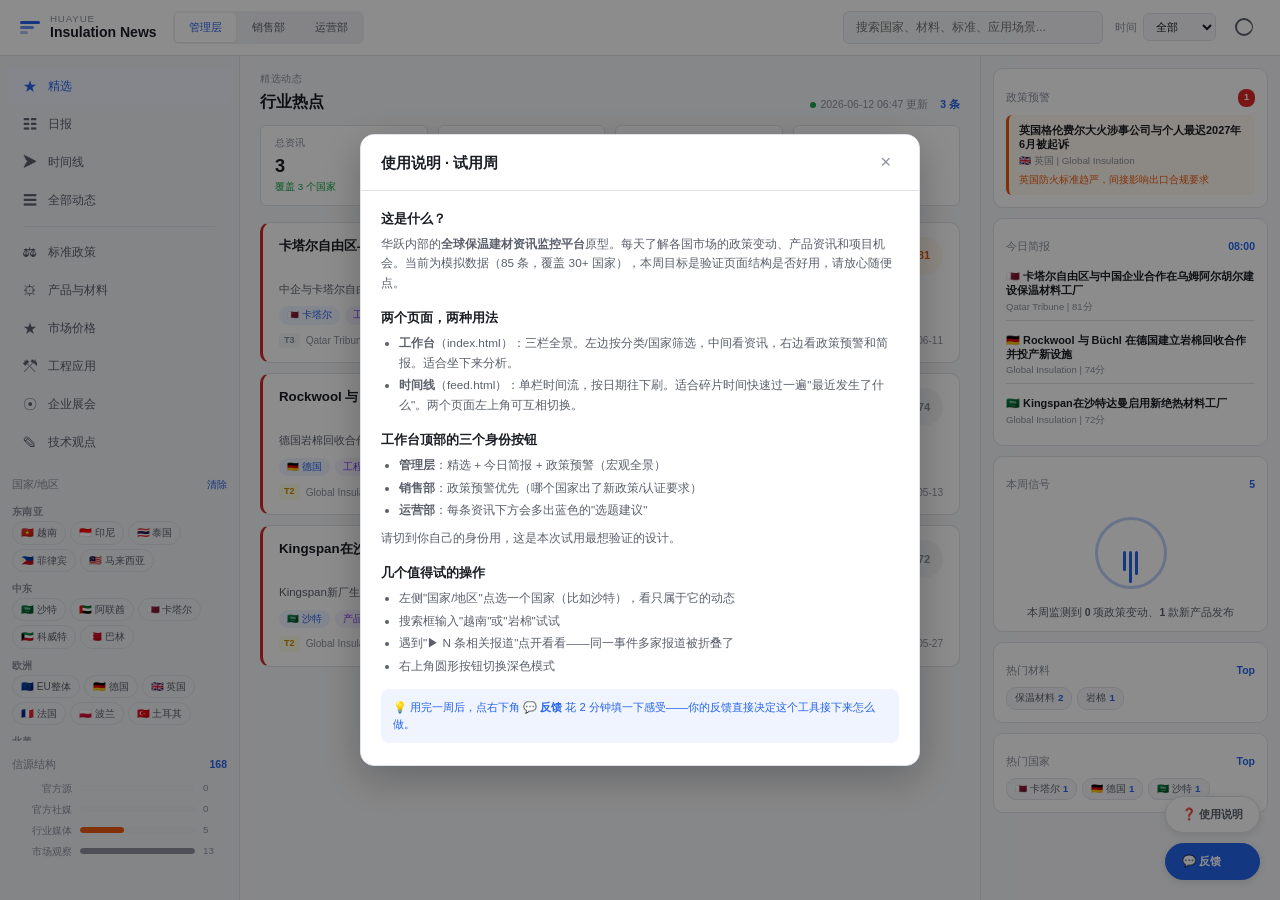
==== index.html @ 2c8f9273 "接入真实数据管线：Python抓取 + AiHubMix AI处理 - scraper/: 零依赖Python管线（RSS抓取→预筛→AI翻译分类评分→去重→输出） - 首批信源：Global Ins" ====
<!doctype html>
<html lang="zh-CN">
<head>
  <meta charset="UTF-8" />
  <meta name="viewport" content="width=device-width, initial-scale=1.0" />
  <title>Insulation News | huayue</title>
  <link rel="stylesheet" href="styles.css" />
  <link rel="stylesheet" href="trial.css" />
</head>
<body>
  <div class="app-shell">
    <header class="topbar">
      <div class="brand">
        <div class="brand-mark" aria-hidden="true"><span></span><span></span><span></span></div>
        <div>
          <p class="brand-kicker">huayue</p>
          <h1>Insulation News</h1>
        </div>
      </div>

      <div class="role-tabs" role="tablist" aria-label="角色视图">
        <button class="role-tab active" data-role="management" role="tab" aria-selected="true">管理层</button>
        <button class="role-tab" data-role="sales" role="tab" aria-selected="false">销售部</button>
        <button class="role-tab" data-role="operations" role="tab" aria-selected="false">运营部</button>
      </div>

      <div class="top-actions">
        <div class="search-wrap">
          <input id="searchInput" type="search" placeholder="搜索国家、材料、标准、应用场景..." autocomplete="off" />
        </div>
        <div class="select-control">
          <label for="timeFilter">时间</label>
          <select id="timeFilter">
            <option value="all" selected>全部</option>
            <option value="today">今天</option>
            <option value="3">近 3 天</option>
            <option value="7">近 7 天</option>
            <option value="month">本月</option>
          </select>
        </div>
        <button class="icon-button" id="themeToggle" type="button" aria-label="切换主题" title="切换主题">
          <span class="theme-icon" aria-hidden="true"></span>
        </button>
      </div>
    </header>

    <main class="workspace">
      <aside class="sidebar" aria-label="导航">
        <nav class="nav-list" id="mainNav">
          <button class="nav-item active" data-view="featured"><span class="nav-icon">&#9733;</span>精选</button>
          <button class="nav-item" data-view="daily"><span class="nav-icon">&#9783;</span>日报</button>
          <a class="nav-item" href="feed.html"><span class="nav-icon">&#10148;</span>时间线</a>
          <button class="nav-item" data-view="all"><span class="nav-icon">&#9776;</span>全部动态</button>
          <div class="nav-divider"></div>
          <button class="nav-item" data-view="cat" data-cat="标准政策"><span class="nav-icon">&#9878;</span>标准政策</button>
          <button class="nav-item" data-view="cat" data-cat="产品与材料"><span class="nav-icon">&#9881;</span>产品与材料</button>
          <button class="nav-item" data-view="cat" data-cat="市场价格"><span class="nav-icon">&#9733;</span>市场价格</button>
          <button class="nav-item" data-view="cat" data-cat="工程应用"><span class="nav-icon">&#9874;</span>工程应用</button>
          <button class="nav-item" data-view="cat" data-cat="企业展会"><span class="nav-icon">&#9737;</span>企业展会</button>
          <button class="nav-item" data-view="cat" data-cat="技术观点"><span class="nav-icon">&#9998;</span>技术观点</button>
        </nav>

        <section class="country-filter-panel">
          <div class="panel-heading">
            <span>国家/地区</span>
            <button class="link-button" id="clearCountries">清除</button>
          </div>
          <div class="country-groups" id="countryGroups"></div>
        </section>

        <section class="source-panel">
          <div class="panel-heading">
            <span>信源结构</span>
            <strong id="sourceCount">168</strong>
          </div>
          <div class="source-bars" id="sourceBars"></div>
        </section>
      </aside>

      <section class="feed-column">
        <div class="feed-toolbar">
          <div class="feed-title-area">
            <p class="eyebrow" id="feedEyebrow">精选动态</p>
            <h2 id="feedTitle">行业热点</h2>
          </div>
          <div class="feed-meta">
            <span class="update-time" id="updateTime"></span>
            <span class="feed-count" id="feedCount"></span>
          </div>
        </div>

        <div class="stats-row" id="statsRow"></div>

        <div id="feedContainer">
          <div class="feed-list" id="feedList"></div>
          <div id="dailyReportView" class="daily-report" hidden></div>
        </div>

        <div class="empty-state" id="emptyState" hidden>
          <strong>没有匹配结果</strong>
          <span>换个关键词或扩大时间范围试试。</span>
        </div>
      </section>

      <aside class="insight-rail" aria-label="侧边栏">
        <section class="brief-card" id="policyAlertCard">
          <div class="panel-heading">
            <span>政策预警</span>
            <span class="badge badge-red" id="alertCount">0</span>
          </div>
          <div class="alert-list" id="policyAlerts"></div>
        </section>

        <section class="brief-card" id="dailyBriefCard">
          <div class="panel-heading">
            <span>今日简报</span>
            <strong>08:00</strong>
          </div>
          <div class="brief-list" id="dailyBrief"></div>
        </section>

        <section class="brief-card visual-card">
          <div class="panel-heading">
            <span>本周信号</span>
            <strong id="signalScore">0</strong>
          </div>
          <div class="signal-visual" aria-hidden="true">
            <div class="signal-ring"></div>
            <div class="signal-lines"><span></span><span></span><span></span></div>
          </div>
          <div class="signal-copy" id="signalCopy"></div>
        </section>

        <section class="brief-card">
          <div class="panel-heading">
            <span>热门材料</span>
            <strong>Top</strong>
          </div>
          <div class="tag-cloud" id="materialTags"></div>
        </section>

        <section class="brief-card">
          <div class="panel-heading">
            <span>热门国家</span>
            <strong>Top</strong>
          </div>
          <div class="tag-cloud" id="countryTags"></div>
        </section>

        <section class="brief-card" id="topicCard">
          <div class="panel-heading">
            <span>选题建议</span>
            <strong>Tip</strong>
          </div>
          <div class="topic-list" id="topicList"></div>
        </section>
      </aside>
    </main>
  </div>

  <script src="data/bundle.js"></script>
  <script src="app.js"></script>
  <script src="trial.js"></script>
</body>
</html>
---- styles.css ----
/* ===== Reset & Variables ===== */
*,*::before,*::after{box-sizing:border-box;margin:0;padding:0}
:root{
  --bg:        #f5f6f8;
  --bg-card:   #ffffff;
  --bg-sidebar:#f0f1f4;
  --bg-hover:  #ebedf0;
  --bg-active: #e3e6eb;
  --text:      #1a1d23;
  --text-2:    #5a5f6b;
  --text-3:    #8b909c;
  --border:    #e0e2e7;
  --accent:    #2563eb;
  --accent-bg: #eff4ff;
  --green:     #16a34a;
  --green-bg:  #ecfdf5;
  --orange:    #ea580c;
  --orange-bg: #fff7ed;
  --red:       #dc2626;
  --red-bg:    #fef2f2;
  --yellow:    #ca8a04;
  --yellow-bg: #fefce8;
  --purple:    #7c3aed;
  --purple-bg: #f5f3ff;
  --radius:    6px;
  --radius-lg: 10px;
  --shadow-sm: 0 1px 2px rgba(0,0,0,.05);
  --shadow:    0 1px 3px rgba(0,0,0,.08);
  --shadow-lg: 0 4px 12px rgba(0,0,0,.1);
  --topbar-h:  56px;
  --sidebar-w: 240px;
  --rail-w:    300px;
  --font:      -apple-system,BlinkMacSystemFont,"Segoe UI",Roboto,"Noto Sans SC",sans-serif;
}
[data-theme="dark"]{
  --bg:        #111318;
  --bg-card:   #1a1d24;
  --bg-sidebar:#14161c;
  --bg-hover:  #22252e;
  --bg-active: #2a2e38;
  --text:      #e8eaef;
  --text-2:    #9da3b0;
  --text-3:    #6b7080;
  --border:    #2a2e38;
  --accent:    #5b8def;
  --accent-bg: #1a2340;
  --green-bg:  #0d2818;
  --orange-bg: #2d1a0a;
  --red-bg:    #2d0a0a;
  --yellow-bg: #2d2a0a;
  --purple-bg: #1d0a2d;
  --shadow-sm: 0 1px 2px rgba(0,0,0,.2);
  --shadow:    0 1px 3px rgba(0,0,0,.25);
  --shadow-lg: 0 4px 12px rgba(0,0,0,.35);
}
html{font-size:14px;line-height:1.5}
body{font-family:var(--font);background:var(--bg);color:var(--text);-webkit-font-smoothing:antialiased}
[hidden]{display:none!important}
a{color:var(--accent);text-decoration:none}
a:hover{text-decoration:underline}
button{font:inherit;cursor:pointer;border:none;background:none;color:inherit}
input,select{font:inherit}
.sr-only{position:absolute;width:1px;height:1px;overflow:hidden;clip:rect(0,0,0,0)}

/* ===== App Shell ===== */
.app-shell{display:flex;flex-direction:column;height:100vh;overflow:hidden}

/* ===== Topbar ===== */
.topbar{
  display:flex;align-items:center;gap:16px;
  height:var(--topbar-h);padding:0 20px;
  background:var(--bg-card);border-bottom:1px solid var(--border);
  position:sticky;top:0;z-index:100;
}
.brand{display:flex;align-items:center;gap:10px;flex-shrink:0}
.brand-mark{display:flex;flex-direction:column;gap:2px;width:20px}
.brand-mark span{height:3px;border-radius:2px;background:var(--accent)}
.brand-mark span:nth-child(2){width:70%;opacity:.7}
.brand-mark span:nth-child(3){width:40%;opacity:.4}
.brand-kicker{font-size:.7rem;text-transform:uppercase;letter-spacing:.08em;color:var(--text-3);line-height:1}
.brand h1{font-size:1rem;font-weight:700;line-height:1.2}

.role-tabs{display:flex;gap:2px;background:var(--bg-sidebar);border-radius:var(--radius);padding:2px;flex-shrink:0}
.role-tab{
  padding:6px 14px;font-size:.8rem;font-weight:500;border-radius:4px;
  color:var(--text-2);transition:all .15s;white-space:nowrap;
}
.role-tab:hover{color:var(--text);background:var(--bg-hover)}
.role-tab.active{color:var(--accent);background:var(--bg-card);box-shadow:var(--shadow-sm)}

.top-actions{display:flex;align-items:center;gap:12px;margin-left:auto;flex-shrink:0}
.search-wrap{position:relative}
.search-wrap input{
  width:260px;padding:7px 12px;border:1px solid var(--border);border-radius:var(--radius);
  background:var(--bg);color:var(--text);font-size:.85rem;transition:border-color .15s;
}
.search-wrap input:focus{outline:none;border-color:var(--accent)}
.select-control{display:flex;align-items:center;gap:6px}
.select-control label{font-size:.75rem;color:var(--text-3);white-space:nowrap}
.select-control select{
  padding:6px 8px;border:1px solid var(--border);border-radius:var(--radius);
  background:var(--bg);color:var(--text);font-size:.8rem;
}
.icon-button{
  width:32px;height:32px;display:flex;align-items:center;justify-content:center;
  border-radius:var(--radius);transition:background .15s;
}
.icon-button:hover{background:var(--bg-hover)}
.theme-icon{width:18px;height:18px;border-radius:50%;border:2px solid var(--text-2);position:relative}
.theme-icon::after{content:"";position:absolute;top:2px;right:-1px;width:10px;height:10px;border-radius:50%;background:var(--bg-card)}
[data-theme="dark"] .theme-icon::after{background:var(--text-2)}

/* ===== Workspace ===== */
.workspace{display:flex;flex:1;overflow:hidden}

/* ===== Sidebar ===== */
.sidebar{
  width:var(--sidebar-w);flex-shrink:0;
  background:var(--bg-sidebar);border-right:1px solid var(--border);
  overflow-y:auto;padding:12px 0;
  display:flex;flex-direction:column;gap:8px;
}
.nav-list{display:flex;flex-direction:column;gap:1px;padding:0 8px}
.nav-item{
  display:flex;align-items:center;gap:8px;padding:8px 12px;
  border-radius:var(--radius);font-size:.85rem;font-weight:500;
  color:var(--text-2);transition:all .12s;text-align:left;width:100%;
}
.nav-item:hover{background:var(--bg-hover);color:var(--text);text-decoration:none}
a.nav-item{text-decoration:none}
.nav-item.active{background:var(--accent-bg);color:var(--accent)}
.nav-icon{font-size:1rem;width:20px;text-align:center;flex-shrink:0}
.nav-divider{height:1px;background:var(--border);margin:6px 16px}

/* Country Filter */
.country-filter-panel{padding:0 12px}
.country-groups{display:flex;flex-direction:column;gap:6px;max-height:240px;overflow-y:auto}
.country-group-label{font-size:.7rem;font-weight:600;color:var(--text-3);text-transform:uppercase;letter-spacing:.05em;padding:4px 0 2px}
.country-chips{display:flex;flex-wrap:wrap;gap:4px}
.country-chip{
  font-size:.72rem;padding:3px 8px;border-radius:12px;
  border:1px solid var(--border);color:var(--text-2);
  transition:all .12s;cursor:pointer;white-space:nowrap;
}
.country-chip:hover{border-color:var(--accent);color:var(--accent)}
.country-chip.selected{background:var(--accent-bg);border-color:var(--accent);color:var(--accent);font-weight:600}

/* Source Panel */
.source-panel{padding:0 12px}
.panel-heading{display:flex;justify-content:space-between;align-items:center;padding:8px 0;font-size:.75rem;color:var(--text-3)}
.panel-heading strong{color:var(--accent);font-weight:700}
.link-button{font-size:.7rem;color:var(--accent);cursor:pointer;background:none;border:none;padding:0}
.link-button:hover{text-decoration:underline}
.source-bars{display:flex;flex-direction:column;gap:6px}
.source-bar{display:flex;align-items:center;gap:8px;font-size:.72rem}
.source-bar-label{width:60px;color:var(--text-3);text-align:right;flex-shrink:0}
.source-bar-track{flex:1;height:6px;background:var(--bg-hover);border-radius:3px;overflow:hidden}
.source-bar-fill{height:100%;border-radius:3px;transition:width .5s ease}
.source-bar-count{width:24px;color:var(--text-3);font-size:.7rem}

/* ===== Feed Column ===== */
.feed-column{flex:1;overflow-y:auto;padding:16px 20px;min-width:0}
.feed-toolbar{display:flex;justify-content:space-between;align-items:flex-end;margin-bottom:12px}
.feed-title-area .eyebrow{font-size:.7rem;text-transform:uppercase;letter-spacing:.06em;color:var(--text-3);margin-bottom:2px}
.feed-title-area h2{font-size:1.15rem;font-weight:700}
.feed-meta{display:flex;align-items:center;gap:12px;font-size:.75rem;color:var(--text-3)}
.feed-count{font-weight:600;color:var(--accent)}
.update-time{display:flex;align-items:center;gap:4px}
.update-time::before{content:"";width:6px;height:6px;border-radius:50%;background:var(--green);display:inline-block}

/* Stats Row */
.stats-row{display:flex;gap:10px;margin-bottom:16px;flex-wrap:wrap}
.stat-card{
  flex:1;min-width:120px;padding:10px 14px;
  background:var(--bg-card);border:1px solid var(--border);border-radius:var(--radius);
}
.stat-card .stat-label{font-size:.7rem;color:var(--text-3);margin-bottom:2px}
.stat-card .stat-value{font-size:1.3rem;font-weight:700;color:var(--text)}
.stat-card .stat-sub{font-size:.7rem;color:var(--green);font-weight:500}
.stat-card.alert .stat-value{color:var(--red)}

/* Feed List */
.feed-list{display:flex;flex-direction:column;gap:10px}

/* News Card */
.news-card{
  background:var(--bg-card);border:1px solid var(--border);border-radius:var(--radius-lg);
  padding:14px 16px;transition:box-shadow .15s,border-color .15s;
}
.news-card:hover{box-shadow:var(--shadow);border-color:var(--accent)}
.news-card.high-impact{border-left:3px solid var(--red)}
.news-card.medium-impact{border-left:3px solid var(--orange)}

.card-header{display:flex;justify-content:space-between;align-items:flex-start;gap:12px;margin-bottom:6px}
.card-title{font-size:.95rem;font-weight:600;line-height:1.4;flex:1}
.card-title a{color:var(--text);transition:color .12s}
.card-title a:hover{color:var(--accent);text-decoration:none}
.card-score{
  flex-shrink:0;min-width:38px;height:38px;display:flex;align-items:center;justify-content:center;
  border-radius:50%;font-size:.8rem;font-weight:700;
}
.score-high{background:var(--red-bg);color:var(--red)}
.score-med{background:var(--orange-bg);color:var(--orange)}
.score-low{background:var(--bg);color:var(--text-3)}

.card-summary{font-size:.82rem;color:var(--text-2);line-height:1.55;margin-bottom:8px}

.card-tags{display:flex;flex-wrap:wrap;gap:5px;margin-bottom:8px}
.tag{font-size:.68rem;padding:2px 8px;border-radius:10px;font-weight:500;white-space:nowrap}
.tag-country{background:var(--accent-bg);color:var(--accent)}
.tag-category{background:var(--purple-bg);color:var(--purple)}
.tag-material{background:var(--green-bg);color:var(--green)}
.tag-impact-high{background:var(--red-bg);color:var(--red)}
.tag-impact-medium{background:var(--orange-bg);color:var(--orange)}
.tag-impact-low{background:var(--yellow-bg);color:var(--yellow)}
.tag-source{background:var(--bg);color:var(--text-3);border:1px solid var(--border)}

.card-footer{display:flex;justify-content:space-between;align-items:center;font-size:.72rem;color:var(--text-3)}
.card-source{display:flex;align-items:center;gap:6px}
.source-tier{font-weight:700;padding:1px 5px;border-radius:3px;font-size:.65rem}
.tier-t1{background:var(--green-bg);color:var(--green)}
.tier-t15{background:var(--accent-bg);color:var(--accent)}
.tier-t2{background:var(--yellow-bg);color:var(--yellow)}
.tier-t3{background:var(--bg);color:var(--text-3)}

.card-topic{
  margin-top:8px;padding:8px 10px;
  background:var(--accent-bg);border-radius:var(--radius);
  font-size:.75rem;color:var(--accent);line-height:1.4;
  display:none;
}
.news-card.show-topic .card-topic{display:block}

/* Event Cluster */
.cluster-toggle{
  margin-top:6px;font-size:.72rem;color:var(--accent);cursor:pointer;
  display:flex;align-items:center;gap:4px;
}
.cluster-toggle:hover{text-decoration:underline}
.cluster-items{display:none;margin-top:8px;padding:8px;background:var(--bg);border-radius:var(--radius);font-size:.78rem}
.cluster-items.open{display:block}
.cluster-item{padding:4px 0;color:var(--text-2);display:flex;justify-content:space-between}

/* ===== Daily Report ===== */
.daily-report{display:flex;flex-direction:column;gap:20px}
.daily-date-nav{display:flex;align-items:center;gap:12px;margin-bottom:8px}
.daily-date-nav button{padding:6px 12px;border:1px solid var(--border);border-radius:var(--radius);background:var(--bg-card);font-size:.8rem}
.daily-date-nav button:hover{background:var(--bg-hover)}
.daily-date-nav .current-date{font-weight:700;font-size:1rem}

.daily-section{background:var(--bg-card);border:1px solid var(--border);border-radius:var(--radius-lg);overflow:hidden}
.daily-section-header{
  display:flex;align-items:center;gap:10px;padding:12px 16px;
  background:var(--bg-sidebar);border-bottom:1px solid var(--border);
}
.daily-section-icon{width:28px;height:28px;border-radius:6px;display:flex;align-items:center;justify-content:center;font-size:.9rem;font-weight:700}
.daily-section-icon.policy{background:var(--red-bg);color:var(--red)}
.daily-section-icon.product{background:var(--green-bg);color:var(--green)}
.daily-section-icon.market{background:var(--orange-bg);color:var(--orange)}
.daily-section-icon.project{background:var(--accent-bg);color:var(--accent)}
.daily-section-icon.company{background:var(--purple-bg);color:var(--purple)}
.daily-section-icon.tech{background:var(--yellow-bg);color:var(--yellow)}
.daily-section-title{font-size:.9rem;font-weight:700}
.daily-section-count{font-size:.7rem;color:var(--text-3);margin-left:auto}

.daily-items{padding:8px 0}
.daily-item{display:flex;align-items:flex-start;gap:10px;padding:8px 16px;transition:background .1s}
.daily-item:hover{background:var(--bg-hover)}
.daily-item-flag{font-size:1.1rem;flex-shrink:0;margin-top:1px}
.daily-item-content{flex:1;min-width:0}
.daily-item-title{font-size:.85rem;font-weight:600;line-height:1.4}
.daily-item-summary{font-size:.75rem;color:var(--text-2);margin-top:2px}
.daily-item-meta{display:flex;align-items:center;gap:8px;margin-top:4px;font-size:.68rem;color:var(--text-3)}
.daily-item-impact{font-weight:600}
.impact-high{color:var(--red)}
.impact-medium{color:var(--orange)}
.impact-low{color:var(--yellow)}

/* ===== Insight Rail ===== */
.insight-rail{
  width:var(--rail-w);flex-shrink:0;
  border-left:1px solid var(--border);
  overflow-y:auto;padding:12px;
  display:flex;flex-direction:column;gap:10px;
}
.brief-card{
  background:var(--bg-card);border:1px solid var(--border);border-radius:var(--radius-lg);
  padding:12px;
}

/* Policy Alerts */
.alert-list{display:flex;flex-direction:column;gap:6px;max-height:240px;overflow-y:auto}
.alert-item{
  padding:8px 10px;border-radius:var(--radius);font-size:.78rem;
  border-left:3px solid var(--red);background:var(--red-bg);
}
.alert-item.medium{border-left-color:var(--orange);background:var(--orange-bg)}
.alert-item-title{font-weight:600;line-height:1.3;margin-bottom:3px}
.alert-item-country{font-size:.7rem;color:var(--text-3)}
.alert-item-action{font-size:.7rem;color:var(--red);margin-top:4px;font-weight:500}
.alert-item.medium .alert-item-action{color:var(--orange)}

/* Brief List */
.brief-list{display:flex;flex-direction:column;gap:6px}
.brief-item{padding:6px 0;border-bottom:1px solid var(--border);font-size:.78rem}
.brief-item:last-child{border-bottom:none}
.brief-item-title{font-weight:600;line-height:1.3;margin-bottom:2px}
.brief-item-meta{font-size:.68rem;color:var(--text-3)}

/* Visual Card */
.visual-card{text-align:center}
.signal-visual{margin:12px 0;position:relative;display:flex;justify-content:center;align-items:center;height:80px}
.signal-ring{
  width:72px;height:72px;border-radius:50%;
  border:3px solid var(--accent);opacity:.3;
  animation:pulse 2s ease-in-out infinite;
}
@keyframes pulse{0%,100%{transform:scale(1);opacity:.3}50%{transform:scale(1.08);opacity:.6}}
.signal-lines{position:absolute;display:flex;gap:3px;bottom:10px}
.signal-lines span{width:3px;border-radius:2px;background:var(--accent)}
.signal-lines span:nth-child(1){height:20px;animation:bar 1.2s ease infinite}
.signal-lines span:nth-child(2){height:32px;animation:bar 1.2s ease .2s infinite}
.signal-lines span:nth-child(3){height:24px;animation:bar 1.2s ease .4s infinite}
@keyframes bar{0%,100%{opacity:.4}50%{opacity:1}}
.signal-copy{font-size:.75rem;color:var(--text-2);line-height:1.4}

/* Tag Cloud */
.tag-cloud{display:flex;flex-wrap:wrap;gap:5px}
.cloud-tag{
  font-size:.7rem;padding:3px 8px;border-radius:10px;
  background:var(--bg);border:1px solid var(--border);color:var(--text-2);
  cursor:pointer;transition:all .12s;
}
.cloud-tag:hover{border-color:var(--accent);color:var(--accent)}
.cloud-tag .tag-count{font-weight:700;color:var(--accent);margin-left:3px}

/* Topic List */
.topic-list{display:flex;flex-direction:column;gap:6px}
.topic-item{padding:6px 8px;background:var(--accent-bg);border-radius:var(--radius);font-size:.75rem;color:var(--accent);line-height:1.3}

/* Badge */
.badge{font-size:.65rem;padding:2px 6px;border-radius:8px;font-weight:700;color:white}
.badge-red{background:var(--red)}
.badge-orange{background:var(--orange)}
.badge-green{background:var(--green)}

/* Empty State */
.empty-state{
  text-align:center;padding:48px 20px;color:var(--text-3);
  display:flex;flex-direction:column;align-items:center;gap:8px;
}
.empty-state strong{font-size:1rem;color:var(--text-2)}

/* ===== Responsive ===== */
@media(max-width:1200px){
  .insight-rail{width:260px}
  .search-wrap input{width:200px}
}
@media(max-width:1024px){
  .insight-rail{display:none}
  .sidebar{width:200px}
}
@media(max-width:768px){
  .sidebar{display:none}
  .topbar{flex-wrap:wrap;height:auto;padding:8px 12px;gap:8px}
  .role-tabs{order:3;width:100%}
  .search-wrap input{width:160px}
}

/* ===== Scrollbar ===== */
::-webkit-scrollbar{width:5px;height:5px}
::-webkit-scrollbar-track{background:transparent}
::-webkit-scrollbar-thumb{background:var(--border);border-radius:3px}
::-webkit-scrollbar-thumb:hover{background:var(--text-3)}
---- trial.css ----
/* ===== 试用周组件：使用说明 + 反馈（共用工作台/时间线的主题变量） ===== */

/* 浮动按钮 */
.trial-fab-wrap{position:fixed;right:20px;bottom:20px;display:flex;flex-direction:column;gap:10px;z-index:900}
.trial-fab{
  display:flex;align-items:center;gap:6px;
  padding:9px 16px;border-radius:22px;
  font-size:.82rem;font-weight:600;
  background:var(--bg-card);color:var(--text-2);
  border:1px solid var(--border);box-shadow:0 2px 10px rgba(0,0,0,.12);
  transition:all .15s;
}
.trial-fab:hover{color:var(--accent);border-color:var(--accent);transform:translateY(-1px)}
.trial-fab.primary{background:var(--accent);color:#fff;border-color:var(--accent)}
.trial-fab.primary:hover{opacity:.9;color:#fff}

/* 遮罩与弹窗 */
.trial-overlay{
  position:fixed;inset:0;z-index:950;
  background:rgba(0,0,0,.45);
  display:flex;align-items:center;justify-content:center;padding:20px;
}
.trial-modal{
  background:var(--bg-card);border:1px solid var(--border);border-radius:14px;
  width:100%;max-width:560px;max-height:86vh;overflow-y:auto;
  box-shadow:0 12px 40px rgba(0,0,0,.25);
}
.trial-modal-head{
  position:sticky;top:0;display:flex;align-items:center;justify-content:space-between;
  padding:16px 20px;background:var(--bg-card);border-bottom:1px solid var(--border);
}
.trial-modal-head h2{font-size:1.05rem;font-weight:700}
.trial-close{font-size:1.3rem;color:var(--text-3);line-height:1;padding:2px 8px;border-radius:6px}
.trial-close:hover{background:var(--bg-hover);color:var(--text)}
.trial-modal-body{padding:18px 20px 22px}

/* 使用说明排版 */
.trial-modal-body h3{font-size:.92rem;font-weight:700;margin:16px 0 6px;color:var(--text)}
.trial-modal-body h3:first-child{margin-top:0}
.trial-modal-body p{font-size:.84rem;color:var(--text-2);line-height:1.65;margin-bottom:6px}
.trial-modal-body ul{margin:4px 0 8px 18px}
.trial-modal-body li{font-size:.84rem;color:var(--text-2);line-height:1.65;margin-bottom:3px}
.trial-tip{
  margin-top:14px;padding:10px 12px;border-radius:8px;
  background:var(--accent-bg);color:var(--accent);
  font-size:.8rem;line-height:1.5;
}
.trial-kbd{display:inline-block;padding:0 6px;border:1px solid var(--border);border-radius:4px;background:var(--bg);font-size:.78rem}

/* 反馈表单 */
.trial-field{margin-bottom:14px}
.trial-field label{display:block;font-size:.82rem;font-weight:600;margin-bottom:5px;color:var(--text)}
.trial-field label .opt{font-weight:400;color:var(--text-3);font-size:.75rem}
.trial-field select,.trial-field input[type="text"],.trial-field textarea{
  width:100%;padding:8px 10px;
  border:1px solid var(--border);border-radius:8px;
  background:var(--bg);color:var(--text);font-size:.84rem;font-family:inherit;
}
.trial-field textarea{min-height:84px;resize:vertical}
.trial-field select:focus,.trial-field input:focus,.trial-field textarea:focus{outline:none;border-color:var(--accent)}
.trial-actions{display:flex;gap:10px;align-items:center;margin-top:16px;flex-wrap:wrap}
.trial-btn{
  padding:9px 20px;border-radius:8px;font-size:.85rem;font-weight:600;
  background:var(--accent);color:#fff;transition:opacity .15s;
}
.trial-btn:hover{opacity:.9}
.trial-btn.ghost{background:var(--bg);color:var(--text-2);border:1px solid var(--border)}
.trial-btn.ghost:hover{color:var(--accent);border-color:var(--accent)}
.trial-note{font-size:.74rem;color:var(--text-3)}

/* 提交成功态 */
.trial-success{
  text-align:center;padding:26px 10px;
}
.trial-success .big{font-size:2rem;margin-bottom:10px}
.trial-success p{font-size:.86rem;color:var(--text-2);line-height:1.7}
.trial-success .copied-box{
  margin:14px 0;padding:12px;border-radius:8px;text-align:left;
  background:var(--bg);border:1px dashed var(--border);
  font-size:.76rem;color:var(--text-3);white-space:pre-wrap;max-height:180px;overflow-y:auto;
}

@media(max-width:640px){
  .trial-fab-wrap{right:12px;bottom:12px}
  .trial-fab{padding:8px 13px;font-size:.78rem}
}
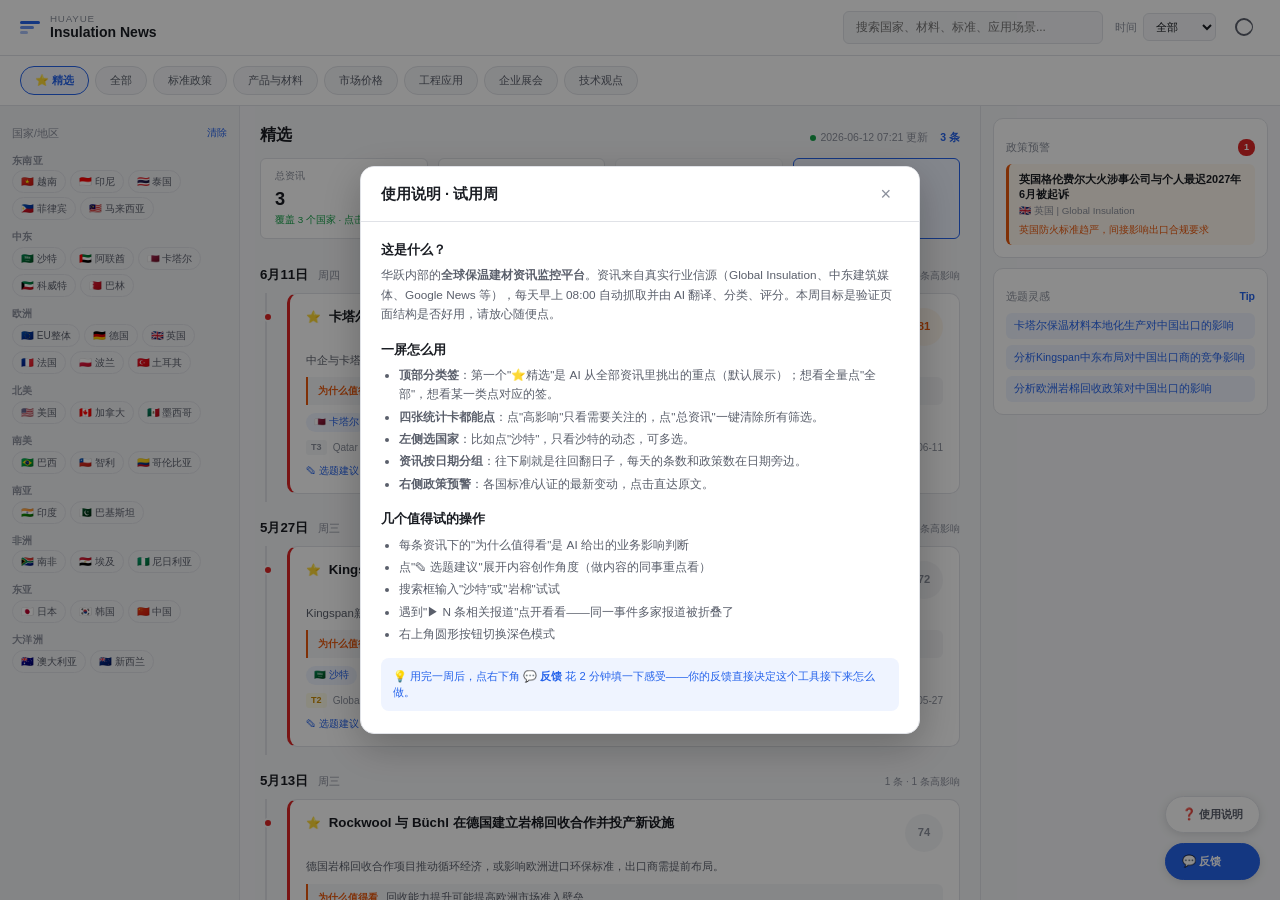
==== commit 3d486f66: "奥卡姆改版：合并为单页时间线，⭐精选置于分类首位 - 四个扫描入口（精选/日报/时间线/今日简报）合并为一条按日分组的时间线主流 - 分类降级为顶部 chips，⭐精选为第一项且默认选中 - 删除三角" ====
--- a/index.html
+++ b/index.html
@@ -16,12 +16,6 @@
           <p class="brand-kicker">huayue</p>
           <h1>Insulation News</h1>
         </div>
-      </div>
-
-      <div class="role-tabs" role="tablist" aria-label="角色视图">
-        <button class="role-tab active" data-role="management" role="tab" aria-selected="true">管理层</button>
-        <button class="role-tab" data-role="sales" role="tab" aria-selected="false">销售部</button>
-        <button class="role-tab" data-role="operations" role="tab" aria-selected="false">运营部</button>
       </div>
 
       <div class="top-actions">
@@ -44,22 +38,10 @@
       </div>
     </header>
 
+    <div class="chip-bar" id="chipBar"></div>
+
     <main class="workspace">
-      <aside class="sidebar" aria-label="导航">
-        <nav class="nav-list" id="mainNav">
-          <button class="nav-item active" data-view="featured"><span class="nav-icon">&#9733;</span>精选</button>
-          <button class="nav-item" data-view="daily"><span class="nav-icon">&#9783;</span>日报</button>
-          <a class="nav-item" href="feed.html"><span class="nav-icon">&#10148;</span>时间线</a>
-          <button class="nav-item" data-view="all"><span class="nav-icon">&#9776;</span>全部动态</button>
-          <div class="nav-divider"></div>
-          <button class="nav-item" data-view="cat" data-cat="标准政策"><span class="nav-icon">&#9878;</span>标准政策</button>
-          <button class="nav-item" data-view="cat" data-cat="产品与材料"><span class="nav-icon">&#9881;</span>产品与材料</button>
-          <button class="nav-item" data-view="cat" data-cat="市场价格"><span class="nav-icon">&#9733;</span>市场价格</button>
-          <button class="nav-item" data-view="cat" data-cat="工程应用"><span class="nav-icon">&#9874;</span>工程应用</button>
-          <button class="nav-item" data-view="cat" data-cat="企业展会"><span class="nav-icon">&#9737;</span>企业展会</button>
-          <button class="nav-item" data-view="cat" data-cat="技术观点"><span class="nav-icon">&#9998;</span>技术观点</button>
-        </nav>
-
+      <aside class="sidebar" aria-label="国家筛选">
         <section class="country-filter-panel">
           <div class="panel-heading">
             <span>国家/地区</span>
@@ -67,21 +49,12 @@
           </div>
           <div class="country-groups" id="countryGroups"></div>
         </section>
-
-        <section class="source-panel">
-          <div class="panel-heading">
-            <span>信源结构</span>
-            <strong id="sourceCount">168</strong>
-          </div>
-          <div class="source-bars" id="sourceBars"></div>
-        </section>
       </aside>
 
       <section class="feed-column">
         <div class="feed-toolbar">
           <div class="feed-title-area">
-            <p class="eyebrow" id="feedEyebrow">精选动态</p>
-            <h2 id="feedTitle">行业热点</h2>
+            <h2 id="feedTitle">精选</h2>
           </div>
           <div class="feed-meta">
             <span class="update-time" id="updateTime"></span>
@@ -91,14 +64,11 @@
 
         <div class="stats-row" id="statsRow"></div>
 
-        <div id="feedContainer">
-          <div class="feed-list" id="feedList"></div>
-          <div id="dailyReportView" class="daily-report" hidden></div>
-        </div>
+        <div class="timeline" id="timeline"></div>
 
         <div class="empty-state" id="emptyState" hidden>
           <strong>没有匹配结果</strong>
-          <span>换个关键词或扩大时间范围试试。</span>
+          <span>换个分类、关键词或扩大时间范围试试。</span>
         </div>
       </section>
 
@@ -111,45 +81,9 @@
           <div class="alert-list" id="policyAlerts"></div>
         </section>
 
-        <section class="brief-card" id="dailyBriefCard">
-          <div class="panel-heading">
-            <span>今日简报</span>
-            <strong>08:00</strong>
-          </div>
-          <div class="brief-list" id="dailyBrief"></div>
-        </section>
-
-        <section class="brief-card visual-card">
-          <div class="panel-heading">
-            <span>本周信号</span>
-            <strong id="signalScore">0</strong>
-          </div>
-          <div class="signal-visual" aria-hidden="true">
-            <div class="signal-ring"></div>
-            <div class="signal-lines"><span></span><span></span><span></span></div>
-          </div>
-          <div class="signal-copy" id="signalCopy"></div>
-        </section>
-
-        <section class="brief-card">
-          <div class="panel-heading">
-            <span>热门材料</span>
-            <strong>Top</strong>
-          </div>
-          <div class="tag-cloud" id="materialTags"></div>
-        </section>
-
-        <section class="brief-card">
-          <div class="panel-heading">
-            <span>热门国家</span>
-            <strong>Top</strong>
-          </div>
-          <div class="tag-cloud" id="countryTags"></div>
-        </section>
-
         <section class="brief-card" id="topicCard">
           <div class="panel-heading">
-            <span>选题建议</span>
+            <span>选题灵感</span>
             <strong>Tip</strong>
           </div>
           <div class="topic-list" id="topicList"></div>
--- a/styles.css
+++ b/styles.css
@@ -173,7 +173,13 @@
 .stat-card{
   flex:1;min-width:120px;padding:10px 14px;
   background:var(--bg-card);border:1px solid var(--border);border-radius:var(--radius);
-}
+  cursor:pointer;transition:border-color .15s,box-shadow .15s;
+}
+.stat-card:hover{border-color:var(--accent);box-shadow:var(--shadow-sm)}
+.stat-card.active{border-color:var(--accent);background:var(--accent-bg)}
+.stat-card.active .stat-label{color:var(--accent)}
+.stat-card.disabled{opacity:.45;cursor:default}
+.stat-card.disabled:hover{border-color:var(--border);box-shadow:none}
 .stat-card .stat-label{font-size:.7rem;color:var(--text-3);margin-bottom:2px}
 .stat-card .stat-value{font-size:1.3rem;font-weight:700;color:var(--text)}
 .stat-card .stat-sub{font-size:.7rem;color:var(--green);font-weight:500}
@@ -204,6 +210,15 @@
 .score-low{background:var(--bg);color:var(--text-3)}
 
 .card-summary{font-size:.82rem;color:var(--text-2);line-height:1.55;margin-bottom:8px}
+
+.card-reason{
+  display:flex;gap:8px;align-items:baseline;
+  font-size:.76rem;color:var(--text-2);line-height:1.5;
+  background:var(--bg);border-left:2px solid var(--orange);
+  border-radius:0 var(--radius) var(--radius) 0;
+  padding:6px 10px;margin-bottom:8px;
+}
+.card-reason span{flex-shrink:0;font-weight:700;color:var(--orange);font-size:.68rem;white-space:nowrap}
 
 .card-tags{display:flex;flex-wrap:wrap;gap:5px;margin-bottom:8px}
 .tag{font-size:.68rem;padding:2px 8px;border-radius:10px;font-weight:500;white-space:nowrap}
@@ -293,7 +308,9 @@
 .alert-item{
   padding:8px 10px;border-radius:var(--radius);font-size:.78rem;
   border-left:3px solid var(--red);background:var(--red-bg);
-}
+  cursor:pointer;transition:transform .1s;
+}
+.alert-item:hover{transform:translateX(2px)}
 .alert-item.medium{border-left-color:var(--orange);background:var(--orange-bg)}
 .alert-item-title{font-weight:600;line-height:1.3;margin-bottom:3px}
 .alert-item-country{font-size:.7rem;color:var(--text-3)}
@@ -302,8 +319,9 @@
 
 /* Brief List */
 .brief-list{display:flex;flex-direction:column;gap:6px}
-.brief-item{padding:6px 0;border-bottom:1px solid var(--border);font-size:.78rem}
+.brief-item{padding:6px 4px;border-bottom:1px solid var(--border);font-size:.78rem;cursor:pointer;border-radius:var(--radius)}
 .brief-item:last-child{border-bottom:none}
+.brief-item:hover{background:var(--bg-hover)}
 .brief-item-title{font-weight:600;line-height:1.3;margin-bottom:2px}
 .brief-item-meta{font-size:.68rem;color:var(--text-3)}
 
@@ -372,3 +390,41 @@
 ::-webkit-scrollbar-track{background:transparent}
 ::-webkit-scrollbar-thumb{background:var(--border);border-radius:3px}
 ::-webkit-scrollbar-thumb:hover{background:var(--text-3)}
+
+/* ===== 单页版（奥卡姆改版）===== */
+/* 分类 chips 行（⭐精选第一位） */
+.chip-bar{display:flex;gap:6px;flex-wrap:wrap;padding:10px 20px;background:var(--bg-card);border-bottom:1px solid var(--border)}
+.chip{font-size:.8rem;padding:5px 14px;border-radius:14px;border:1px solid var(--border);background:var(--bg);color:var(--text-2);transition:all .12s;white-space:nowrap}
+.chip:hover{border-color:var(--accent);color:var(--accent)}
+.chip.active{background:var(--accent-bg);border-color:var(--accent);color:var(--accent);font-weight:600}
+
+/* 左栏只剩国家筛选，放开高度限制 */
+.sidebar .country-groups{max-height:none;flex:1}
+
+/* 时间线日期分组 */
+.day-group{margin-bottom:6px}
+.day-header{position:sticky;top:-16px;z-index:50;display:flex;align-items:baseline;gap:10px;padding:10px 0 8px;background:var(--bg)}
+.day-header h3{font-size:.95rem;font-weight:700}
+.day-week{font-size:.75rem;color:var(--text-3)}
+.day-count{font-size:.72rem;color:var(--text-3);margin-left:auto}
+.day-items{position:relative;margin-left:5px;padding-left:20px;border-left:2px solid var(--border);padding-bottom:8px;display:flex;flex-direction:column;gap:10px}
+
+/* 时间线圆点（颜色=影响等级） */
+.news-card{position:relative}
+.news-card .t-dot{position:absolute;left:-27px;top:18px;width:10px;height:10px;border-radius:50%;background:var(--text-3);border:2px solid var(--bg)}
+.news-card.impact-high .t-dot{background:var(--red)}
+.news-card.impact-medium .t-dot{background:var(--orange)}
+.news-card.impact-high{border-left:3px solid var(--red)}
+.news-card.impact-medium{border-left:3px solid var(--orange)}
+
+/* 精选星标 */
+.card-star{margin-right:4px;font-size:.85rem}
+
+/* 选题建议：内联可展开（替代角色切换） */
+.card-topic-toggle{margin-top:8px;font-size:.74rem;color:var(--accent);cursor:pointer;user-select:none}
+.card-topic-toggle:hover{text-decoration:underline}
+.card-topic{display:none;margin-top:6px;padding:8px 10px;background:var(--accent-bg);border-radius:var(--radius);font-size:.75rem;color:var(--accent);line-height:1.4}
+.card-topic.open{display:block}
+
+/* 右栏空态 */
+.rail-empty{font-size:.76rem;color:var(--text-3);padding:8px 0;text-align:center}
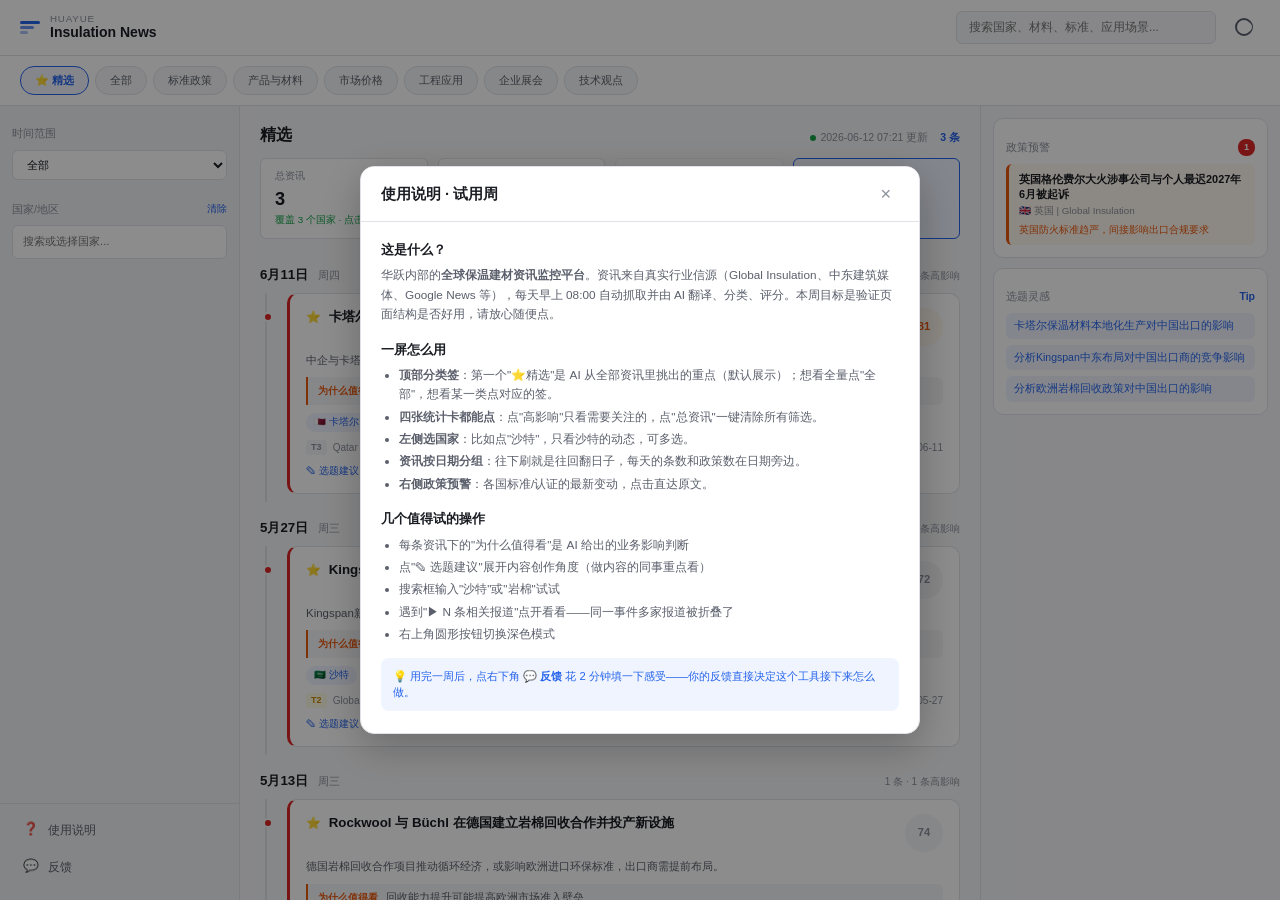
==== commit 564198a3: "左侧改为功能菜单栏：国家可搜索下拉 + 时间筛选 + 说明/反馈入口 - 国家筛选改为可搜索下拉多选（输入即过滤，已选显示为可移除chips） - 时间范围从顶栏移入左侧菜单 - 使用说明、反馈从右下" ====
--- a/index.html
+++ b/index.html
@@ -22,16 +22,6 @@
         <div class="search-wrap">
           <input id="searchInput" type="search" placeholder="搜索国家、材料、标准、应用场景..." autocomplete="off" />
         </div>
-        <div class="select-control">
-          <label for="timeFilter">时间</label>
-          <select id="timeFilter">
-            <option value="all" selected>全部</option>
-            <option value="today">今天</option>
-            <option value="3">近 3 天</option>
-            <option value="7">近 7 天</option>
-            <option value="month">本月</option>
-          </select>
-        </div>
         <button class="icon-button" id="themeToggle" type="button" aria-label="切换主题" title="切换主题">
           <span class="theme-icon" aria-hidden="true"></span>
         </button>
@@ -41,14 +31,32 @@
     <div class="chip-bar" id="chipBar"></div>
 
     <main class="workspace">
-      <aside class="sidebar" aria-label="国家筛选">
-        <section class="country-filter-panel">
+      <aside class="sidebar" aria-label="筛选与菜单">
+        <section class="side-section">
+          <div class="panel-heading"><span>时间范围</span></div>
+          <select id="timeFilter" class="side-select">
+            <option value="all" selected>全部</option>
+            <option value="today">今天</option>
+            <option value="3">近 3 天</option>
+            <option value="7">近 7 天</option>
+            <option value="month">本月</option>
+          </select>
+        </section>
+
+        <section class="side-section">
           <div class="panel-heading">
             <span>国家/地区</span>
             <button class="link-button" id="clearCountries">清除</button>
           </div>
-          <div class="country-groups" id="countryGroups"></div>
+          <div class="combo" id="countryCombo">
+            <input id="countrySearch" type="text" placeholder="搜索或选择国家..." autocomplete="off" />
+            <div class="combo-dropdown" id="countryDropdown" hidden></div>
+          </div>
+          <div class="selected-countries" id="selectedCountries"></div>
         </section>
+
+        <div class="side-spacer"></div>
+        <nav class="side-menu" id="trialMenu"></nav>
       </aside>
 
       <section class="feed-column">
--- a/styles.css
+++ b/styles.css
@@ -428,3 +428,59 @@
 
 /* 右栏空态 */
 .rail-empty{font-size:.76rem;color:var(--text-3);padding:8px 0;text-align:center}
+
+/* ===== 左侧菜单栏 ===== */
+.side-section{padding:0 12px;margin-bottom:6px}
+.side-select{
+  width:100%;padding:7px 10px;
+  border:1px solid var(--border);border-radius:var(--radius);
+  background:var(--bg-card);color:var(--text);font-size:.82rem;
+}
+.side-select:focus{outline:none;border-color:var(--accent)}
+
+/* 国家可搜索下拉 */
+.combo{position:relative}
+.combo input{
+  width:100%;padding:7px 10px;
+  border:1px solid var(--border);border-radius:var(--radius);
+  background:var(--bg-card);color:var(--text);font-size:.82rem;
+}
+.combo input:focus{outline:none;border-color:var(--accent)}
+.combo-dropdown{
+  position:absolute;top:calc(100% + 4px);left:0;right:0;
+  max-height:280px;overflow-y:auto;
+  background:var(--bg-card);border:1px solid var(--border);border-radius:var(--radius);
+  box-shadow:var(--shadow-lg);z-index:300;padding:4px;
+}
+.combo-group-label{font-size:.66rem;font-weight:700;color:var(--text-3);padding:6px 8px 2px;letter-spacing:.04em}
+.combo-option{
+  display:flex;align-items:center;gap:6px;
+  padding:6px 8px;border-radius:4px;
+  font-size:.8rem;cursor:pointer;color:var(--text-2);
+}
+.combo-option:hover{background:var(--bg-hover);color:var(--text)}
+.combo-option.selected{color:var(--accent);font-weight:600}
+.combo-option.selected::after{content:"\2713";margin-left:auto;font-weight:700}
+.combo-empty{padding:12px;font-size:.76rem;color:var(--text-3);text-align:center}
+
+/* 已选国家 chips */
+.selected-countries{display:flex;flex-wrap:wrap;gap:5px;margin-top:8px}
+.sel-chip{
+  display:inline-flex;align-items:center;gap:4px;
+  font-size:.74rem;padding:3px 9px;border-radius:12px;
+  background:var(--accent-bg);color:var(--accent);border:1px solid var(--accent);
+  cursor:pointer;transition:opacity .12s;
+}
+.sel-chip:hover{opacity:.75}
+
+/* 侧栏底部菜单 */
+.side-spacer{flex:1}
+.side-menu{display:flex;flex-direction:column;gap:2px;padding:8px 12px 4px;border-top:1px solid var(--border)}
+.side-menu-item{
+  display:flex;align-items:center;gap:8px;
+  padding:8px 10px;border-radius:var(--radius);
+  font-size:.84rem;color:var(--text-2);text-align:left;width:100%;
+  transition:all .12s;
+}
+.side-menu-item:hover{background:var(--bg-hover);color:var(--text)}
+.side-menu-icon{font-size:.9rem;width:18px;text-align:center;flex-shrink:0}
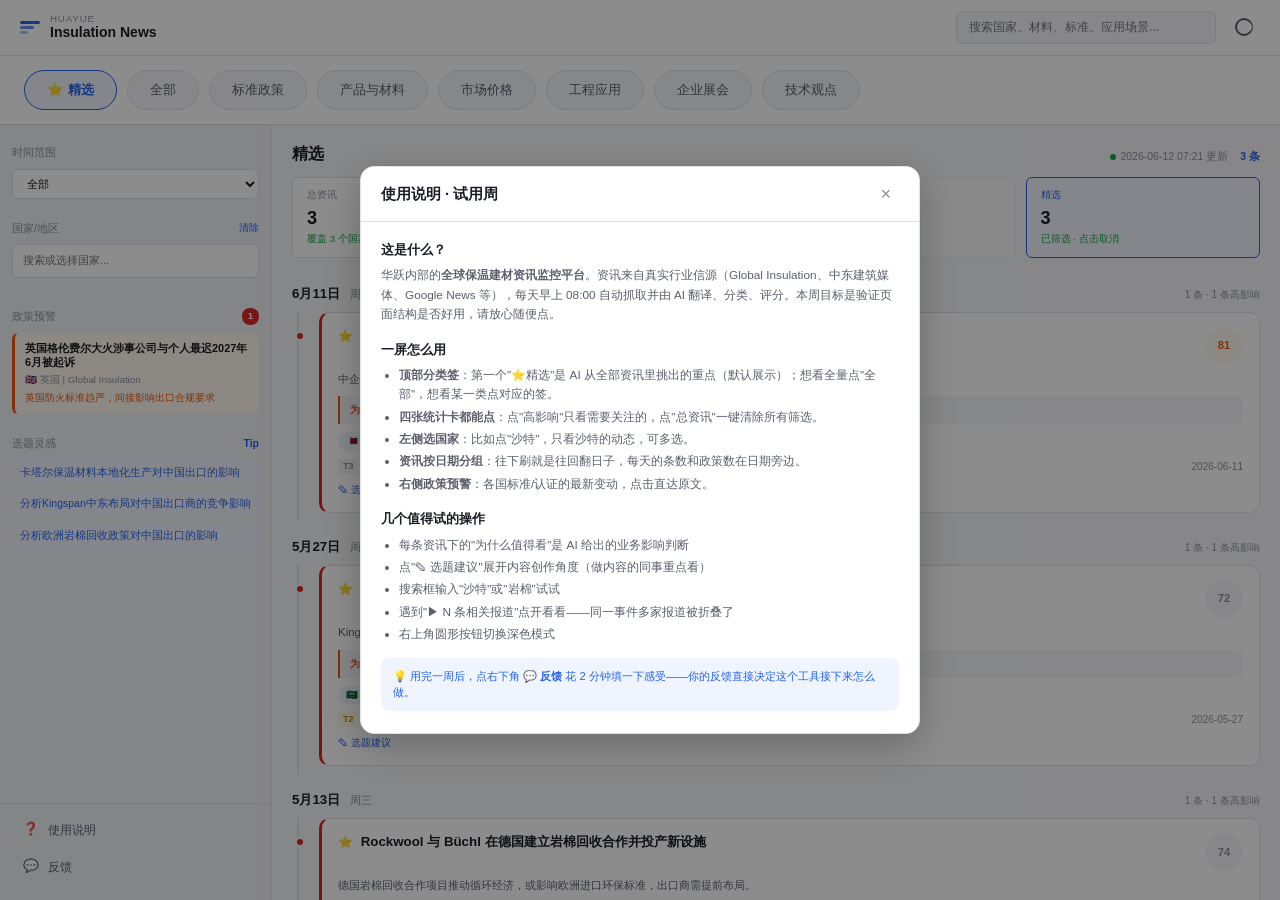
==== commit a36587c1: "布局：分类导航放大为主导航级，政策预警/选题灵感移入左侧菜单栏 - chips 字号与内边距放大（.8rem→.95rem），主导航体量 - 右栏取消，政策预警与选题灵感移入左侧（时间→国家→预警→选" ====
--- a/index.html
+++ b/index.html
@@ -55,6 +55,22 @@
           <div class="selected-countries" id="selectedCountries"></div>
         </section>
 
+        <section class="side-section">
+          <div class="panel-heading">
+            <span>政策预警</span>
+            <span class="badge badge-red" id="alertCount">0</span>
+          </div>
+          <div class="alert-list" id="policyAlerts"></div>
+        </section>
+
+        <section class="side-section">
+          <div class="panel-heading">
+            <span>选题灵感</span>
+            <strong>Tip</strong>
+          </div>
+          <div class="topic-list" id="topicList"></div>
+        </section>
+
         <div class="side-spacer"></div>
         <nav class="side-menu" id="trialMenu"></nav>
       </aside>
@@ -80,23 +96,6 @@
         </div>
       </section>
 
-      <aside class="insight-rail" aria-label="侧边栏">
-        <section class="brief-card" id="policyAlertCard">
-          <div class="panel-heading">
-            <span>政策预警</span>
-            <span class="badge badge-red" id="alertCount">0</span>
-          </div>
-          <div class="alert-list" id="policyAlerts"></div>
-        </section>
-
-        <section class="brief-card" id="topicCard">
-          <div class="panel-heading">
-            <span>选题灵感</span>
-            <strong>Tip</strong>
-          </div>
-          <div class="topic-list" id="topicList"></div>
-        </section>
-      </aside>
     </main>
   </div>
 
--- a/styles.css
+++ b/styles.css
@@ -28,7 +28,7 @@
   --shadow:    0 1px 3px rgba(0,0,0,.08);
   --shadow-lg: 0 4px 12px rgba(0,0,0,.1);
   --topbar-h:  56px;
-  --sidebar-w: 240px;
+  --sidebar-w: 272px;
   --rail-w:    300px;
   --font:      -apple-system,BlinkMacSystemFont,"Segoe UI",Roboto,"Noto Sans SC",sans-serif;
 }
@@ -392,11 +392,11 @@
 ::-webkit-scrollbar-thumb:hover{background:var(--text-3)}
 
 /* ===== 单页版（奥卡姆改版）===== */
-/* 分类 chips 行（⭐精选第一位） */
-.chip-bar{display:flex;gap:6px;flex-wrap:wrap;padding:10px 20px;background:var(--bg-card);border-bottom:1px solid var(--border)}
-.chip{font-size:.8rem;padding:5px 14px;border-radius:14px;border:1px solid var(--border);background:var(--bg);color:var(--text-2);transition:all .12s;white-space:nowrap}
+/* 分类 chips 行（⭐精选第一位，主导航级体量） */
+.chip-bar{display:flex;gap:10px;flex-wrap:wrap;padding:14px 24px;background:var(--bg-card);border-bottom:1px solid var(--border)}
+.chip{font-size:.95rem;font-weight:500;padding:9px 22px;border-radius:20px;border:1px solid var(--border);background:var(--bg);color:var(--text-2);transition:all .12s;white-space:nowrap}
 .chip:hover{border-color:var(--accent);color:var(--accent)}
-.chip.active{background:var(--accent-bg);border-color:var(--accent);color:var(--accent);font-weight:600}
+.chip.active{background:var(--accent-bg);border-color:var(--accent);color:var(--accent);font-weight:700}
 
 /* 左栏只剩国家筛选，放开高度限制 */
 .sidebar .country-groups{max-height:none;flex:1}
@@ -426,8 +426,11 @@
 .card-topic{display:none;margin-top:6px;padding:8px 10px;background:var(--accent-bg);border-radius:var(--radius);font-size:.75rem;color:var(--accent);line-height:1.4}
 .card-topic.open{display:block}
 
-/* 右栏空态 */
+/* 空态 */
 .rail-empty{font-size:.76rem;color:var(--text-3);padding:8px 0;text-align:center}
+
+/* 右栏取消后：信息流限宽居中保证可读性 */
+.feed-toolbar,.stats-row,#timeline,.empty-state{max-width:980px;margin-left:auto;margin-right:auto;width:100%}
 
 /* ===== 左侧菜单栏 ===== */
 .side-section{padding:0 12px;margin-bottom:6px}
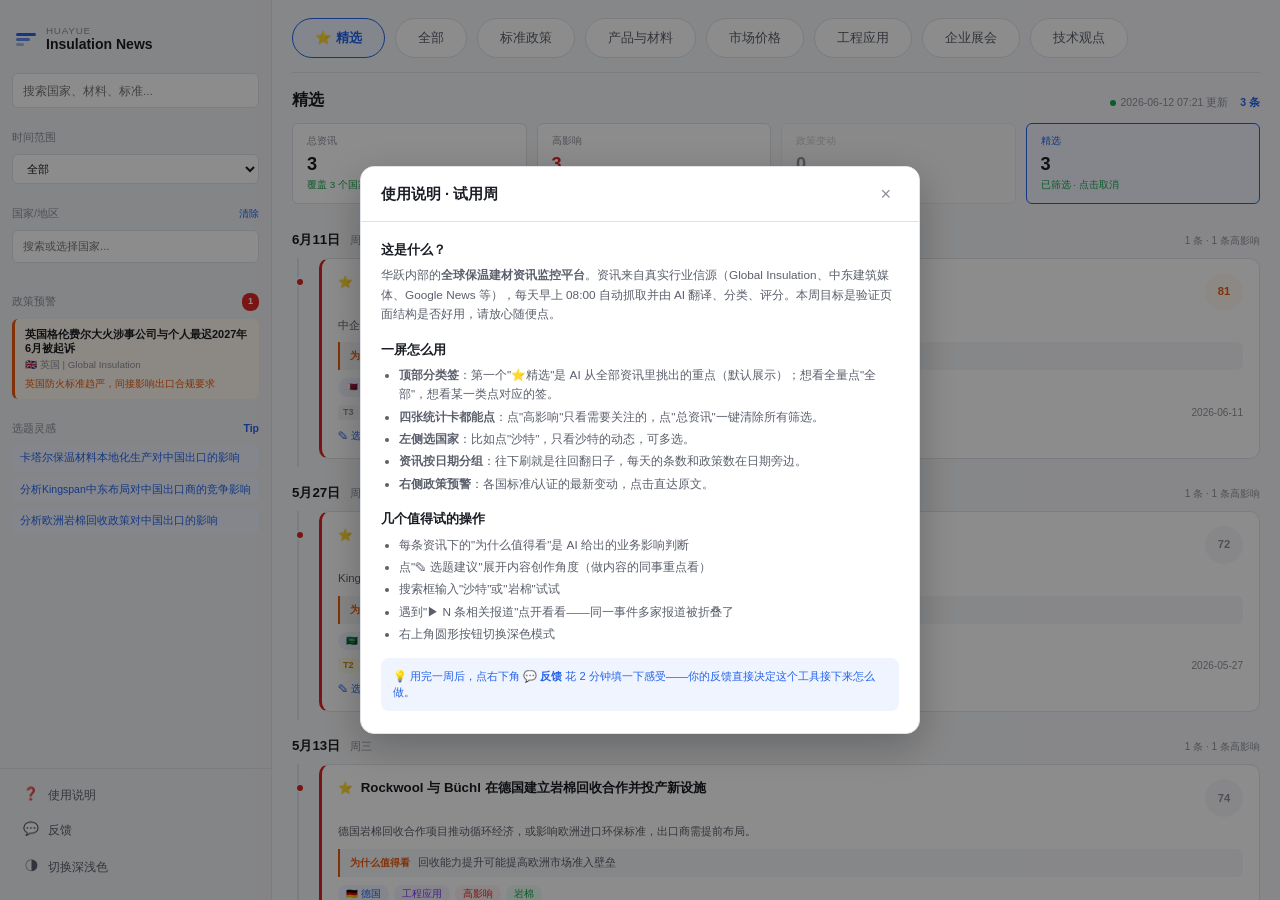
==== commit bd3ad7a4: "搜索框与深浅色切换移入左侧栏，顶栏取消 - 品牌区、搜索框移入侧栏顶部；深浅色切换移入侧栏底部菜单 - 顶栏取消，分类导航成为内容区第一行，垂直空间省出约56px  Co-Authored-By: C" ====
--- a/index.html
+++ b/index.html
@@ -9,29 +9,20 @@
 </head>
 <body>
   <div class="app-shell">
-    <header class="topbar">
-      <div class="brand">
-        <div class="brand-mark" aria-hidden="true"><span></span><span></span><span></span></div>
-        <div>
-          <p class="brand-kicker">huayue</p>
-          <h1>Insulation News</h1>
-        </div>
-      </div>
-
-      <div class="top-actions">
-        <div class="search-wrap">
-          <input id="searchInput" type="search" placeholder="搜索国家、材料、标准、应用场景..." autocomplete="off" />
-        </div>
-        <button class="icon-button" id="themeToggle" type="button" aria-label="切换主题" title="切换主题">
-          <span class="theme-icon" aria-hidden="true"></span>
-        </button>
-      </div>
-    </header>
-
-    <div class="chip-bar" id="chipBar"></div>
-
     <main class="workspace">
       <aside class="sidebar" aria-label="筛选与菜单">
+        <div class="side-brand">
+          <div class="brand-mark" aria-hidden="true"><span></span><span></span><span></span></div>
+          <div>
+            <p class="brand-kicker">huayue</p>
+            <h1>Insulation News</h1>
+          </div>
+        </div>
+
+        <section class="side-section">
+          <input id="searchInput" class="side-search" type="search" placeholder="搜索国家、材料、标准..." autocomplete="off" />
+        </section>
+
         <section class="side-section">
           <div class="panel-heading"><span>时间范围</span></div>
           <select id="timeFilter" class="side-select">
@@ -72,10 +63,14 @@
         </section>
 
         <div class="side-spacer"></div>
-        <nav class="side-menu" id="trialMenu"></nav>
+        <nav class="side-menu">
+          <div id="trialMenu"></div>
+          <button class="side-menu-item" id="themeToggle" type="button"><span class="side-menu-icon">&#9681;</span>切换深浅色</button>
+        </nav>
       </aside>
 
       <section class="feed-column">
+        <div class="chip-bar" id="chipBar"></div>
         <div class="feed-toolbar">
           <div class="feed-title-area">
             <h2 id="feedTitle">精选</h2>
--- a/styles.css
+++ b/styles.css
@@ -392,9 +392,9 @@
 ::-webkit-scrollbar-thumb:hover{background:var(--text-3)}
 
 /* ===== 单页版（奥卡姆改版）===== */
-/* 分类 chips 行（⭐精选第一位，主导航级体量） */
-.chip-bar{display:flex;gap:10px;flex-wrap:wrap;padding:14px 24px;background:var(--bg-card);border-bottom:1px solid var(--border)}
-.chip{font-size:.95rem;font-weight:500;padding:9px 22px;border-radius:20px;border:1px solid var(--border);background:var(--bg);color:var(--text-2);transition:all .12s;white-space:nowrap}
+/* 分类 chips 行（⭐精选第一位，主导航级体量，位于内容区顶部） */
+.chip-bar{display:flex;gap:10px;flex-wrap:wrap;padding:2px 0 14px;border-bottom:1px solid var(--border);margin-bottom:14px}
+.chip{font-size:.95rem;font-weight:500;padding:9px 22px;border-radius:20px;border:1px solid var(--border);background:var(--bg-card);color:var(--text-2);transition:all .12s;white-space:nowrap}
 .chip:hover{border-color:var(--accent);color:var(--accent)}
 .chip.active{background:var(--accent-bg);border-color:var(--accent);color:var(--accent);font-weight:700}
 
@@ -430,7 +430,17 @@
 .rail-empty{font-size:.76rem;color:var(--text-3);padding:8px 0;text-align:center}
 
 /* 右栏取消后：信息流限宽居中保证可读性 */
-.feed-toolbar,.stats-row,#timeline,.empty-state{max-width:980px;margin-left:auto;margin-right:auto;width:100%}
+.chip-bar,.feed-toolbar,.stats-row,#timeline,.empty-state{max-width:980px;margin-left:auto;margin-right:auto;width:100%}
+
+/* 侧栏品牌区与搜索框 */
+.side-brand{display:flex;align-items:center;gap:10px;padding:14px 16px 12px}
+.side-brand h1{font-size:1rem;font-weight:700;line-height:1.2}
+.side-search{
+  width:100%;padding:8px 10px;
+  border:1px solid var(--border);border-radius:var(--radius);
+  background:var(--bg-card);color:var(--text);font-size:.84rem;
+}
+.side-search:focus{outline:none;border-color:var(--accent)}
 
 /* ===== 左侧菜单栏 ===== */
 .side-section{padding:0 12px;margin-bottom:6px}
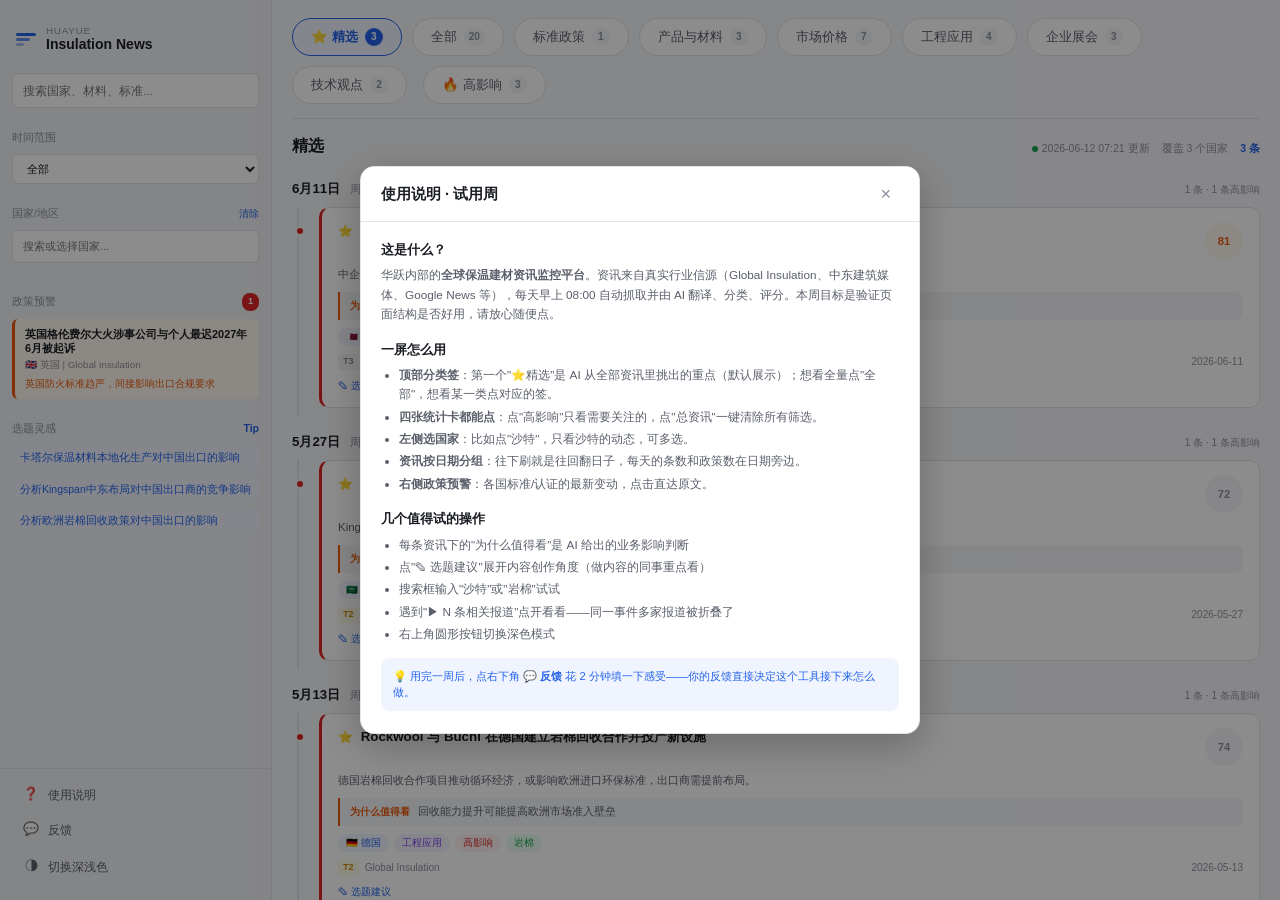
==== commit 6b40be73: "合并统计卡入分类导航：chips 带计数徽标 + 高影响开关 + 清除链接 - 统计卡退役（精选/政策变动与chips完全重复） - 每个分类chip带计数徽标，随地区/时间/搜索实时变化 - 高影响" ====
--- a/index.html
+++ b/index.html
@@ -77,11 +77,10 @@
           </div>
           <div class="feed-meta">
             <span class="update-time" id="updateTime"></span>
+            <span class="feed-coverage" id="feedCoverage"></span>
             <span class="feed-count" id="feedCount"></span>
           </div>
         </div>
-
-        <div class="stats-row" id="statsRow"></div>
 
         <div class="timeline" id="timeline"></div>
 
--- a/styles.css
+++ b/styles.css
@@ -165,25 +165,9 @@
 .feed-title-area h2{font-size:1.15rem;font-weight:700}
 .feed-meta{display:flex;align-items:center;gap:12px;font-size:.75rem;color:var(--text-3)}
 .feed-count{font-weight:600;color:var(--accent)}
+.feed-coverage{color:var(--text-3)}
 .update-time{display:flex;align-items:center;gap:4px}
 .update-time::before{content:"";width:6px;height:6px;border-radius:50%;background:var(--green);display:inline-block}
-
-/* Stats Row */
-.stats-row{display:flex;gap:10px;margin-bottom:16px;flex-wrap:wrap}
-.stat-card{
-  flex:1;min-width:120px;padding:10px 14px;
-  background:var(--bg-card);border:1px solid var(--border);border-radius:var(--radius);
-  cursor:pointer;transition:border-color .15s,box-shadow .15s;
-}
-.stat-card:hover{border-color:var(--accent);box-shadow:var(--shadow-sm)}
-.stat-card.active{border-color:var(--accent);background:var(--accent-bg)}
-.stat-card.active .stat-label{color:var(--accent)}
-.stat-card.disabled{opacity:.45;cursor:default}
-.stat-card.disabled:hover{border-color:var(--border);box-shadow:none}
-.stat-card .stat-label{font-size:.7rem;color:var(--text-3);margin-bottom:2px}
-.stat-card .stat-value{font-size:1.3rem;font-weight:700;color:var(--text)}
-.stat-card .stat-sub{font-size:.7rem;color:var(--green);font-weight:500}
-.stat-card.alert .stat-value{color:var(--red)}
 
 /* Feed List */
 .feed-list{display:flex;flex-direction:column;gap:10px}
@@ -393,10 +377,20 @@
 
 /* ===== 单页版（奥卡姆改版）===== */
 /* 分类 chips 行（⭐精选第一位，主导航级体量，位于内容区顶部） */
-.chip-bar{display:flex;gap:10px;flex-wrap:wrap;padding:2px 0 14px;border-bottom:1px solid var(--border);margin-bottom:14px}
-.chip{font-size:.95rem;font-weight:500;padding:9px 22px;border-radius:20px;border:1px solid var(--border);background:var(--bg-card);color:var(--text-2);transition:all .12s;white-space:nowrap}
+.chip-bar{display:flex;gap:10px;flex-wrap:wrap;align-items:center;padding:2px 0 14px;border-bottom:1px solid var(--border);margin-bottom:14px}
+.chip{display:inline-flex;align-items:center;gap:7px;font-size:.95rem;font-weight:500;padding:8px 18px;border-radius:20px;border:1px solid var(--border);background:var(--bg-card);color:var(--text-2);transition:all .12s;white-space:nowrap}
 .chip:hover{border-color:var(--accent);color:var(--accent)}
 .chip.active{background:var(--accent-bg);border-color:var(--accent);color:var(--accent);font-weight:700}
+.chip.dim{opacity:.5}
+.chip-n{font-size:.72rem;font-weight:700;min-width:18px;height:18px;padding:0 5px;display:inline-flex;align-items:center;justify-content:center;border-radius:9px;background:var(--bg);color:var(--text-3)}
+.chip.active .chip-n{background:var(--accent);color:#fff}
+/* 高影响开关 chip（独立维度，红色调） */
+.chip-impact{margin-left:6px}
+.chip-impact.active{background:var(--red-bg);border-color:var(--red);color:var(--red)}
+.chip-impact.active .chip-n{background:var(--red);color:#fff}
+.chip-impact:hover{border-color:var(--red);color:var(--red)}
+.chip-clear{font-size:.82rem;color:var(--text-3);background:none;border:none;padding:6px 10px;cursor:pointer;white-space:nowrap}
+.chip-clear:hover{color:var(--red)}
 
 /* 左栏只剩国家筛选，放开高度限制 */
 .sidebar .country-groups{max-height:none;flex:1}
@@ -430,7 +424,7 @@
 .rail-empty{font-size:.76rem;color:var(--text-3);padding:8px 0;text-align:center}
 
 /* 右栏取消后：信息流限宽居中保证可读性 */
-.chip-bar,.feed-toolbar,.stats-row,#timeline,.empty-state{max-width:980px;margin-left:auto;margin-right:auto;width:100%}
+.chip-bar,.feed-toolbar,#timeline,.empty-state{max-width:980px;margin-left:auto;margin-right:auto;width:100%}
 
 /* 侧栏品牌区与搜索框 */
 .side-brand{display:flex;align-items:center;gap:10px;padding:14px 16px 12px}
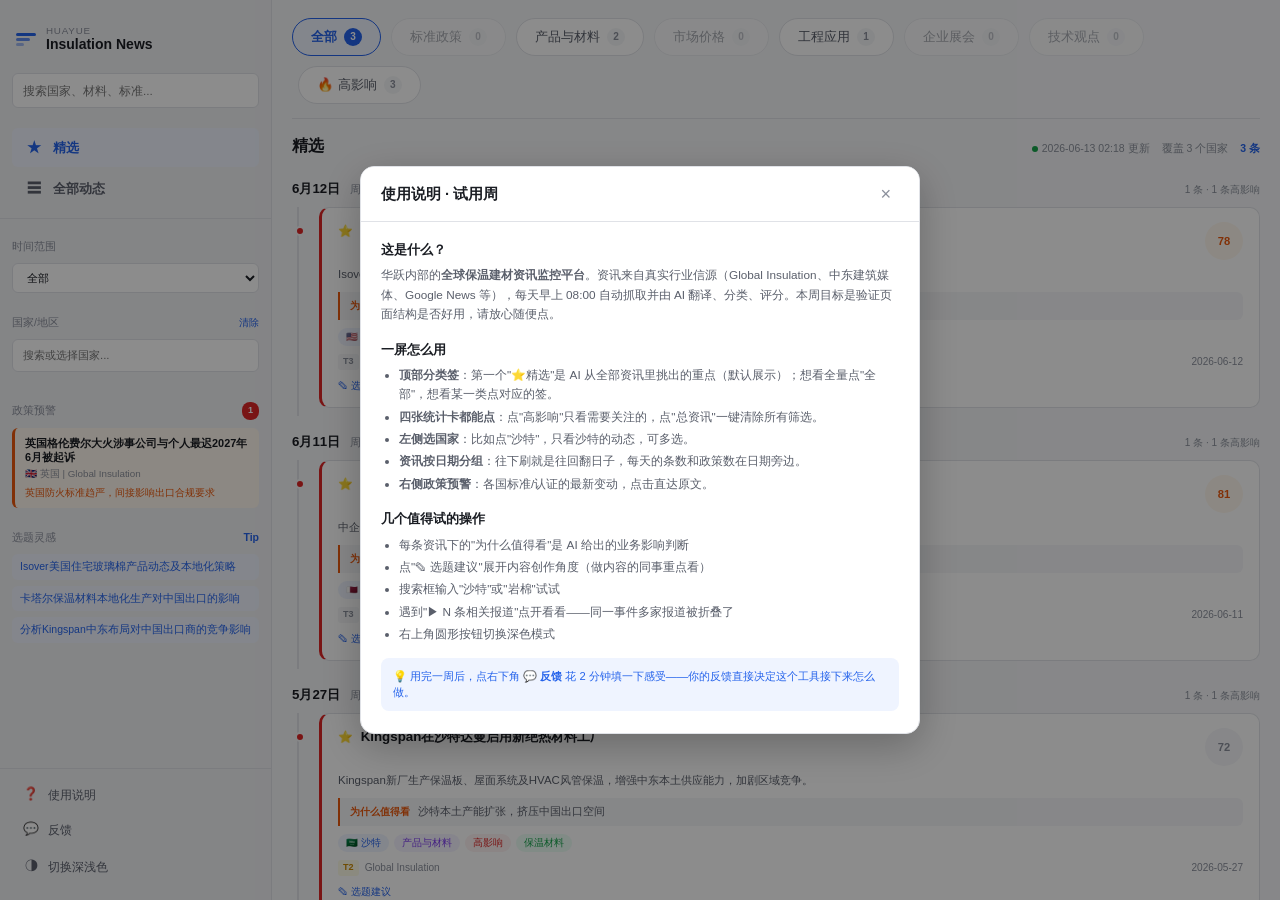
==== commit a5e6a134: "主视图(精选/全部动态)移入左栏，分类筛选签留在内容区 - 左栏顶部新增主视图切换：精选 / 全部动态（按日期降序） - 右侧筛选签去掉⭐精选，改为：全部 + 🔥高影响 + 6大分类，在当前视图内二级" ====
--- a/index.html
+++ b/index.html
@@ -22,6 +22,11 @@
         <section class="side-section">
           <input id="searchInput" class="side-search" type="search" placeholder="搜索国家、材料、标准..." autocomplete="off" />
         </section>
+
+        <nav class="view-nav" id="viewNav">
+          <button class="view-item active" data-view="featured"><span class="view-icon">&#9733;</span>精选</button>
+          <button class="view-item" data-view="all"><span class="view-icon">&#9776;</span>全部动态</button>
+        </nav>
 
         <section class="side-section">
           <div class="panel-heading"><span>时间范围</span></div>
--- a/styles.css
+++ b/styles.css
@@ -426,6 +426,13 @@
 /* 右栏取消后：信息流限宽居中保证可读性 */
 .chip-bar,.feed-toolbar,#timeline,.empty-state{max-width:980px;margin-left:auto;margin-right:auto;width:100%}
 
+/* 左栏主视图切换（精选 / 全部动态） */
+.view-nav{display:flex;flex-direction:column;gap:2px;padding:6px 12px 10px;margin-bottom:4px;border-bottom:1px solid var(--border)}
+.view-item{display:flex;align-items:center;gap:9px;padding:9px 12px;border-radius:var(--radius);font-size:.92rem;font-weight:600;color:var(--text-2);text-align:left;width:100%;transition:all .12s}
+.view-item:hover{background:var(--bg-hover);color:var(--text)}
+.view-item.active{background:var(--accent-bg);color:var(--accent)}
+.view-icon{font-size:1rem;width:20px;text-align:center;flex-shrink:0}
+
 /* 侧栏品牌区与搜索框 */
 .side-brand{display:flex;align-items:center;gap:10px;padding:14px 16px 12px}
 .side-brand h1{font-size:1rem;font-weight:700;line-height:1.2}
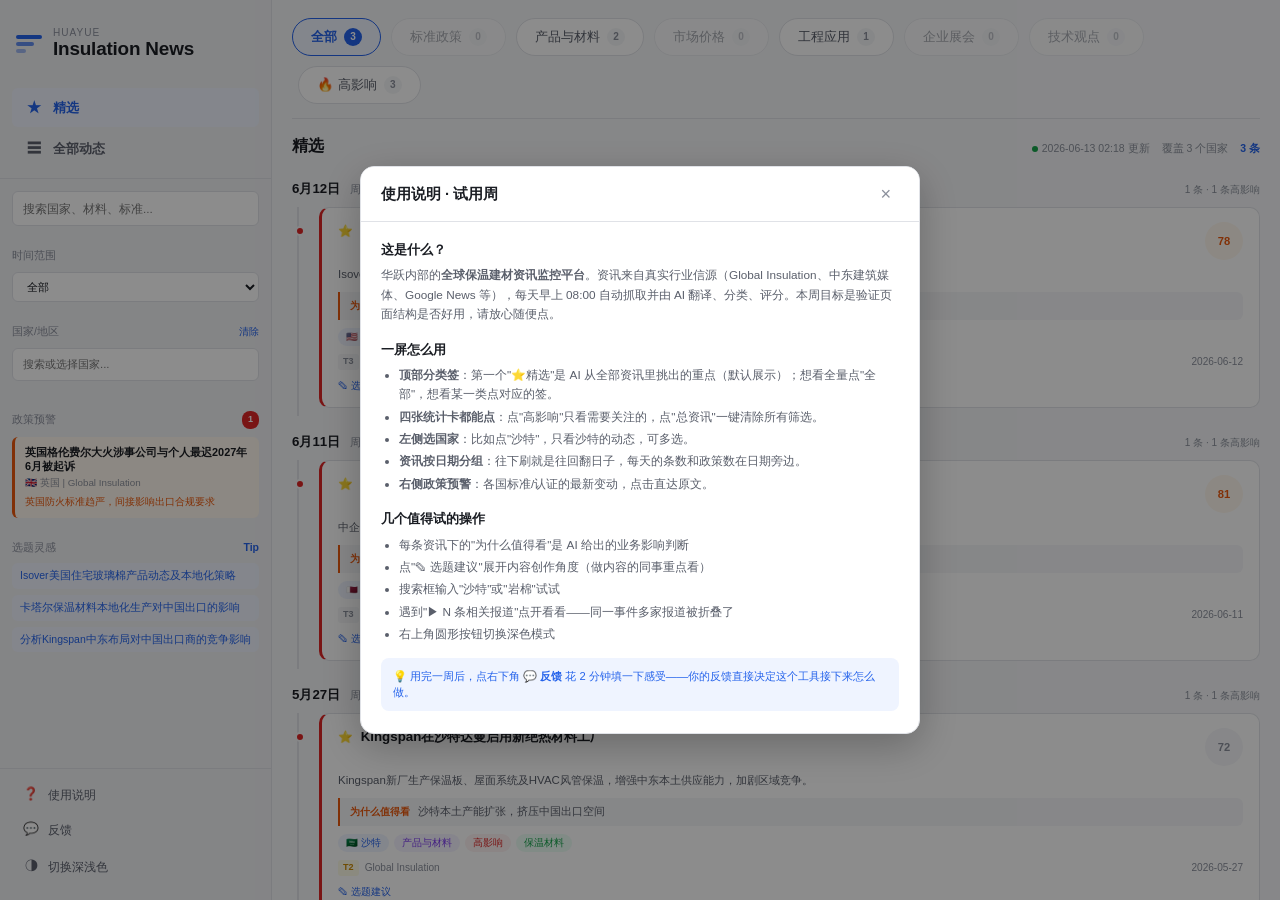
==== commit 24bcf8d6: "左栏改圣杯式布局 + 搜索置于时间筛选上方 + 放大标题 - 搜索框移到视图导航与时间筛选之间（与时间/国家筛选聚为一组） - 标题 Insulation News 放大加粗（1rem→1.35rem" ====
--- a/index.html
+++ b/index.html
@@ -19,14 +19,14 @@
           </div>
         </div>
 
-        <section class="side-section">
-          <input id="searchInput" class="side-search" type="search" placeholder="搜索国家、材料、标准..." autocomplete="off" />
-        </section>
-
         <nav class="view-nav" id="viewNav">
           <button class="view-item active" data-view="featured"><span class="view-icon">&#9733;</span>精选</button>
           <button class="view-item" data-view="all"><span class="view-icon">&#9776;</span>全部动态</button>
         </nav>
+
+        <section class="side-section">
+          <input id="searchInput" class="side-search" type="search" placeholder="搜索国家、材料、标准..." autocomplete="off" />
+        </section>
 
         <section class="side-section">
           <div class="panel-heading"><span>时间范围</span></div>
@@ -51,23 +51,24 @@
           <div class="selected-countries" id="selectedCountries"></div>
         </section>
 
-        <section class="side-section">
-          <div class="panel-heading">
-            <span>政策预警</span>
-            <span class="badge badge-red" id="alertCount">0</span>
-          </div>
-          <div class="alert-list" id="policyAlerts"></div>
-        </section>
+        <div class="side-scroll">
+          <section class="side-section">
+            <div class="panel-heading">
+              <span>政策预警</span>
+              <span class="badge badge-red" id="alertCount">0</span>
+            </div>
+            <div class="alert-list" id="policyAlerts"></div>
+          </section>
 
-        <section class="side-section">
-          <div class="panel-heading">
-            <span>选题灵感</span>
-            <strong>Tip</strong>
-          </div>
-          <div class="topic-list" id="topicList"></div>
-        </section>
+          <section class="side-section">
+            <div class="panel-heading">
+              <span>选题灵感</span>
+              <strong>Tip</strong>
+            </div>
+            <div class="topic-list" id="topicList"></div>
+          </section>
+        </div>
 
-        <div class="side-spacer"></div>
         <nav class="side-menu">
           <div id="trialMenu"></div>
           <button class="side-menu-item" id="themeToggle" type="button"><span class="side-menu-icon">&#9681;</span>切换深浅色</button>
--- a/styles.css
+++ b/styles.css
@@ -73,8 +73,8 @@
   position:sticky;top:0;z-index:100;
 }
 .brand{display:flex;align-items:center;gap:10px;flex-shrink:0}
-.brand-mark{display:flex;flex-direction:column;gap:2px;width:20px}
-.brand-mark span{height:3px;border-radius:2px;background:var(--accent)}
+.brand-mark{display:flex;flex-direction:column;gap:3px;width:26px;flex-shrink:0}
+.brand-mark span{height:4px;border-radius:2px;background:var(--accent)}
 .brand-mark span:nth-child(2){width:70%;opacity:.7}
 .brand-mark span:nth-child(3){width:40%;opacity:.4}
 .brand-kicker{font-size:.7rem;text-transform:uppercase;letter-spacing:.08em;color:var(--text-3);line-height:1}
@@ -117,9 +117,11 @@
 .sidebar{
   width:var(--sidebar-w);flex-shrink:0;
   background:var(--bg-sidebar);border-right:1px solid var(--border);
-  overflow-y:auto;padding:12px 0;
+  overflow:hidden;padding:12px 0;
   display:flex;flex-direction:column;gap:8px;
 }
+/* 中部内容区（政策预警+选题）弹性收缩、内部滚动，保证底部菜单始终可见 */
+.side-scroll{flex:1;min-height:0;overflow-y:auto;display:flex;flex-direction:column;gap:8px}
 .nav-list{display:flex;flex-direction:column;gap:1px;padding:0 8px}
 .nav-item{
   display:flex;align-items:center;gap:8px;padding:8px 12px;
@@ -288,7 +290,7 @@
 }
 
 /* Policy Alerts */
-.alert-list{display:flex;flex-direction:column;gap:6px;max-height:240px;overflow-y:auto}
+.alert-list{display:flex;flex-direction:column;gap:6px}
 .alert-item{
   padding:8px 10px;border-radius:var(--radius);font-size:.78rem;
   border-left:3px solid var(--red);background:var(--red-bg);
@@ -434,8 +436,9 @@
 .view-icon{font-size:1rem;width:20px;text-align:center;flex-shrink:0}
 
 /* 侧栏品牌区与搜索框 */
-.side-brand{display:flex;align-items:center;gap:10px;padding:14px 16px 12px}
-.side-brand h1{font-size:1rem;font-weight:700;line-height:1.2}
+.side-brand{display:flex;align-items:center;gap:11px;padding:16px 16px 14px}
+.side-brand .brand-kicker{font-size:.72rem;letter-spacing:.1em;text-transform:uppercase;color:var(--text-3)}
+.side-brand h1{font-size:1.35rem;font-weight:800;line-height:1.15;letter-spacing:-.01em}
 .side-search{
   width:100%;padding:8px 10px;
   border:1px solid var(--border);border-radius:var(--radius);
